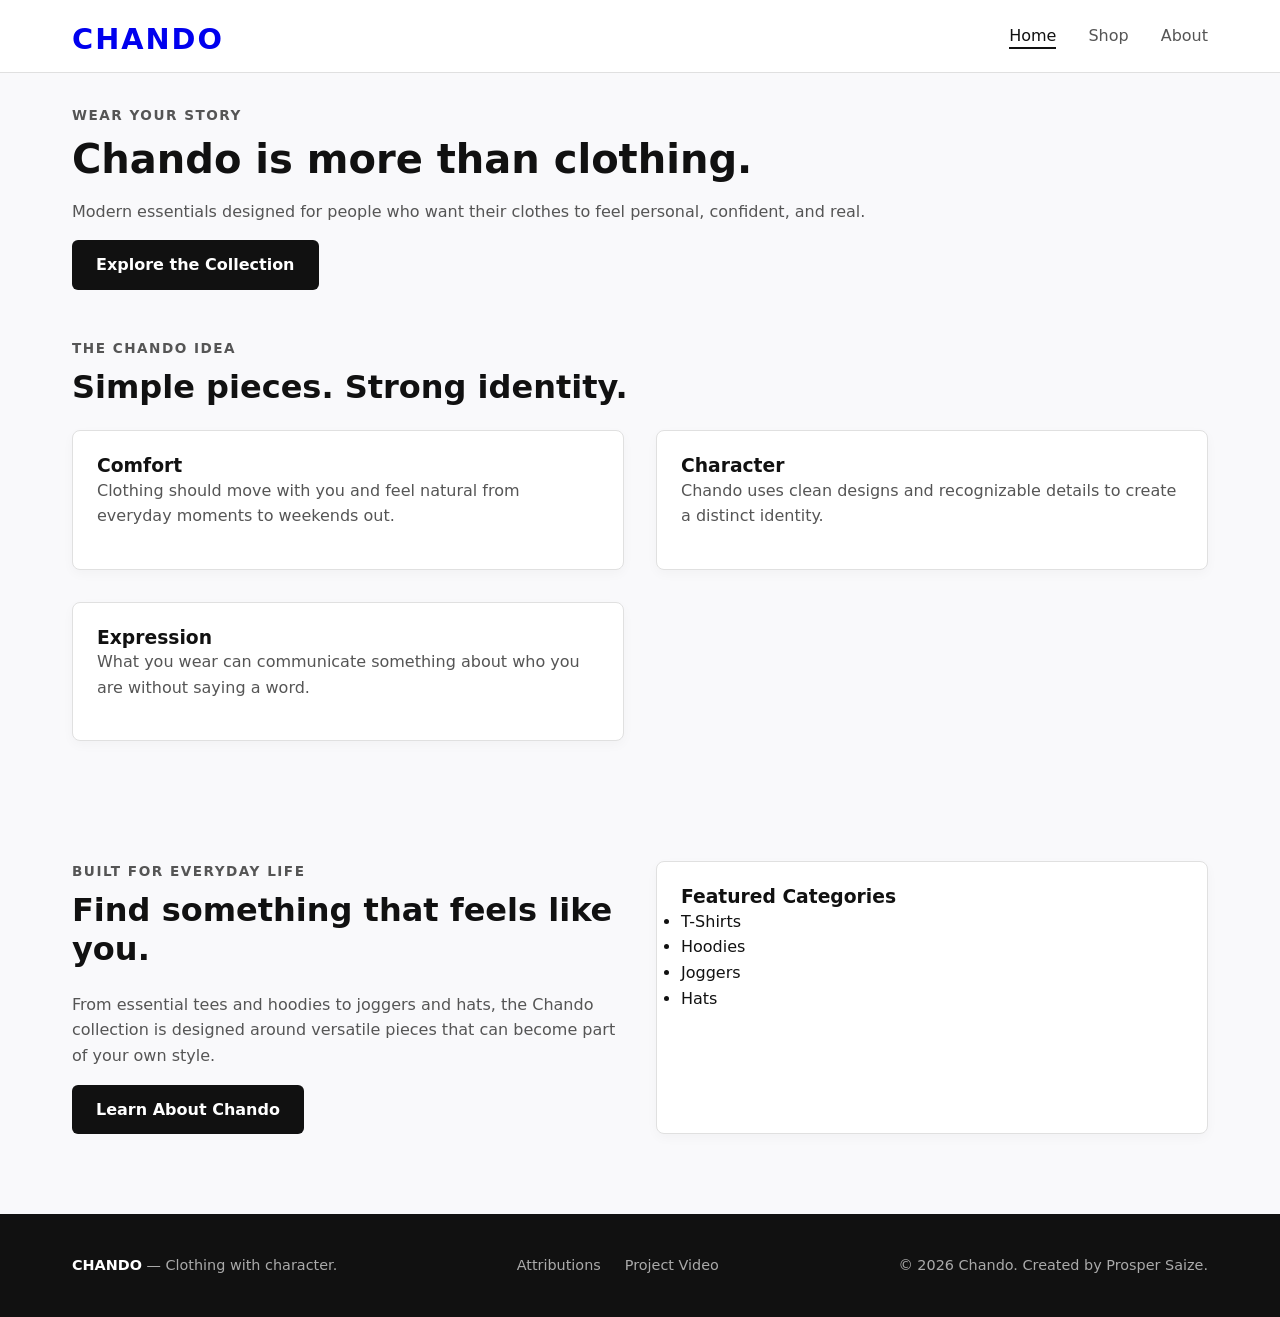
==== final/index.html @ a78ec41c "Finalize Chando clothing brand website, add contact form, success page, and project video link" ====
<!DOCTYPE html>
<html lang="en">
<head>
    <meta charset="UTF-8">
    <meta name="viewport" content="width=device-width, initial-scale=1.0">
    <title>Chando | Modern Clothing Brand</title>
    <meta
        name="description"
        content="Discover Chando, a modern clothing brand focused on confidence, simplicity, comfort, and personal expression."
    >
    <meta name="author" content="Prosper Saize">

    <!-- Open Graph / Social Media Metadata -->
    <meta property="og:title" content="Chando | Modern Clothing Brand">
    <meta
        property="og:description"
        content="Discover Chando clothing and explore modern styles designed for everyday life."
    >
    <meta property="og:type" content="website">
    <meta property="og:image" content="./images/hoodies.jpeg">

    <!-- Favicon -->
    <link rel="icon" href="./images/hoodies.jpeg">

    <!-- CSS -->
    <link rel="stylesheet" href="./styles/chando.css">
    <link rel="stylesheet" href="./styles/chando-large.css">

    <!-- JavaScript -->
    <script type="module" src="./js/main.js"></script>
</head>

<body>

    <!-- HEADER -->
    <header>
        <div class="header-inner">

            <a href="./index.html" aria-label="Chando home" style="text-decoration: none;">
                <span class="logo" style="font-size: 1.8rem; font-weight: bold; letter-spacing: 2px; color: inherit;">CHANDO</span>
            </a>

            <!-- Mobile Menu Button -->
            <button
                id="menu-button"
                aria-label="Open navigation"
                aria-expanded="false"
                aria-controls="site-nav"
            >
                ☰
            </button>

            <!-- NAVIGATION -->
            <nav id="site-nav" aria-label="Main navigation">
                <ul>
                    <li>
                        <a class="active" href="./index.html">
                            Home
                        </a>
                    </li>
                    <li>
                        <a href="./shop.html">
                            Shop
                        </a>
                    </li>
                    <li>
                        <a href="./about.html">
                            About
                        </a>
                    </li>
                </ul>
            </nav>

        </div>
    </header>


    <!-- MAIN CONTENT -->
    <main>

        <!-- HERO SECTION -->
        <section class="hero">
            <div class="hero-content">
                <p class="eyebrow">
                    Wear Your Story
                </p>
                <h1>
                    Chando is more than clothing.
                </h1>
                <p>
                    Modern essentials designed for people who want
                    their clothes to feel personal, confident, and real.
                </p>
                <a class="button alt" href="./shop.html">
                    Explore the Collection
                </a>
            </div>
        </section>


        <!-- CHANDO IDEA -->
        <section class="section">
            <p class="eyebrow">
                The Chando Idea
            </p>
            <h2>
                Simple pieces. Strong identity.
            </h2>
            <div class="intro-grid">
                <article class="card">
                    <h3>
                        Comfort
                    </h3>
                    <p>
                        Clothing should move with you and feel natural
                        from everyday moments to weekends out.
                    </p>
                </article>

                <article class="card">
                    <h3>
                        Character
                    </h3>
                    <p>
                        Chando uses clean designs and recognizable
                        details to create a distinct identity.
                    </p>
                </article>

                <article class="card">
                    <h3>
                        Expression
                    </h3>
                    <p>
                        What you wear can communicate something about
                        who you are without saying a word.
                    </p>
                </article>
            </div>
        </section>


        <!-- BRAND SECTION -->
        <section class="section">
            <div class="story-grid">
                <div>
                    <p class="eyebrow">
                        Built for Everyday Life
                    </p>
                    <h2>
                        Find something that feels like you.
                    </h2>
                    <p>
                        From essential tees and hoodies to joggers
                        and hats, the Chando collection is designed
                        around versatile pieces that can become part
                        of your own style.
                    </p>
                    <a class="button" href="./about.html">
                        Learn About Chando
                    </a>
                </div>

                <div class="card">
                    <h3>
                        Featured Categories
                    </h3>
                    <ul>
                        <li>T-Shirts</li>
                        <li>Hoodies</li>
                        <li>Joggers</li>
                        <li>Hats</li>
                    </ul>
                </div>
            </div>
        </section>

    </main>


    <!-- FOOTER -->
    <footer>
        <div class="footer-inner">
            <p>
                <strong>CHANDO</strong>
                — Clothing with character.
            </p>
           <div class="footer-links">
    <a href="./attributions.html">Attributions</a>
    <a href="https://www.loom.com/share/b6b843a3c90b471392c0cf7f0911a824" target="_blank" rel="noopener">Project Video</a>
</div>
            <p>
                &copy;
                <span id="year"></span>
                Chando. Created by Prosper Saize.
            </p>
        </div>
    </footer>

</body>
</html>
---- final/styles/chando.css ----
/* ==========================
   CHANDO BASE / MOBILE STYLES
   ========================== */

:root {
    --primary: #111111;
    --secondary: #555555;
    --background: #f9f9fb;
    --surface: #ffffff;
    --accent: #2c3e50;
    --border: #e0e0e0;
    --transition: all 0.3s ease;
}

* {
    box-sizing: border-box;
    margin: 0;
    padding: 0;
}

body {
    font-family: system-ui, -apple-system, BlinkMacSystemFont, "Segoe UI", Roboto, Oxygen, Ubuntu, Cantarell, sans-serif;
    background-color: var(--background);
    color: var(--primary);
    line-height: 1.6;
    display: flex;
    flex-direction: column;
    min-height: 100vh;
}

/* HEADER & NAVIGATION */
header {
    background-color: var(--surface);
    border-bottom: 1px solid var(--border);
    position: sticky;
    top: 0;
    z-index: 100;
}

.header-inner {
    max-width: 1200px;
    margin: 0 auto;
    padding: 1rem 2rem;
    display: flex;
    justify-content: space-between;
    align-items: center;
}

.logo {
    height: 40px;
    width: auto;
    max-width: 180px;
    object-fit: contain;
    display: block;
}
#menu-button {
    display: block;
    background: none;
    border: none;
    font-size: 1.5rem;
    cursor: pointer;
    color: var(--primary);
}

nav {
    display: none;
    position: absolute;
    top: 100%;
    left: 0;
    width: 100%;
    background: var(--surface);
    border-bottom: 1px solid var(--border);
    box-shadow: 0 4px 10px rgba(0,0,0,0.05);
}

nav.open {
    display: block;
}

nav ul {
    list-style: none;
    flex-direction: column;
    padding: 1.5rem 2rem;
    gap: 1rem;
    display: flex;
}

nav a {
    text-decoration: none;
    color: var(--secondary);
    font-weight: 500;
    transition: var(--transition);
}

nav a:hover,
nav a.active {
    color: var(--primary);
}

/* MAIN CONTENT */
main {
    flex: 1;
    max-width: 1200px;
    width: 100%;
    margin: 0 auto;
    padding: 2rem;
}

.section {
    padding: 2rem 0;
}

.eyebrow {
    font-size: 0.85rem;
    text-transform: uppercase;
    letter-spacing: 1.5px;
    color: var(--secondary);
    font-weight: 700;
    margin-bottom: 0.5rem;
}

h1, h2, h3 {
    color: var(--primary);
    font-weight: 700;
    line-height: 1.2;
}

h1 {
    font-size: 2.2rem;
    margin-bottom: 1rem;
}

h2 {
    font-size: 1.8rem;
    margin-bottom: 1.5rem;
}

p {
    color: var(--secondary);
    margin-bottom: 1rem;
}

/* CARDS & GRIDS */
.intro-grid,
.story-grid,
.product-grid {
    display: grid;
    grid-template-columns: 1fr;
    gap: 1.5rem;
    margin-top: 1.5rem;
}

.card, .product-card {
    background: var(--surface);
    border: 1px solid var(--border);
    border-radius: 8px;
    padding: 1.5rem;
    box-shadow: 0 4px 12px rgba(0,0,0,0.03);
}

.product-card {
    padding: 0;
    overflow: hidden;
    display: flex;
    flex-direction: column;
}

.product-card img {
    width: 100%;
    height: 220px;
    object-fit: cover;
    background: #eee;
}

.product-info {
    padding: 1.5rem;
    display: flex;
    flex-direction: column;
    gap: 0.5rem;
    flex: 1;
}

.product-category {
    font-size: 0.75rem;
    text-transform: uppercase;
    letter-spacing: 1px;
    color: var(--secondary);
    font-weight: 700;
}

.product-price {
    font-weight: 700;
    color: var(--primary);
    font-size: 1.1rem;
}

.product-desc {
    font-size: 0.9rem;
    color: var(--secondary);
}

.product-tools {
    display: flex;
    flex-direction: column;
    gap: 1rem;
    margin-bottom: 2rem;
}

.product-tools label {
    display: flex;
    flex-direction: column;
    font-weight: 600;
    font-size: 0.9rem;
    gap: 0.4rem;
}

.product-tools select {
    padding: 0.6rem 1rem;
    border: 1px solid var(--border);
    border-radius: 6px;
    background: var(--surface);
    font-size: 1rem;
}

/* BUTTONS & FOOTER */
.button {
    display: inline-block;
    background-color: var(--primary);
    color: #ffffff;
    padding: 0.75rem 1.5rem;
    border-radius: 6px;
    text-decoration: none;
    font-weight: 600;
    text-align: center;
    border: none;
    cursor: pointer;
}

footer {
    background-color: var(--primary);
    color: #ffffff;
    padding: 2.5rem 1rem;
    margin-top: auto;
    text-align: center;
}

.footer-inner {
    max-width: 1200px;
    margin: 0 auto;
    display: flex;
    flex-direction: column;
    gap: 1.5rem;
    align-items: center;
}

.footer-inner p {
    color: #aaaaaa;
    font-size: 0.9rem;
    margin: 0;
}

.footer-inner strong {
    color: #ffffff;
}

.footer-links {
    display: flex;
    gap: 1.5rem;
}

.footer-links a {
    color: #aaaaaa;
    text-decoration: none;
    font-size: 0.9rem;
}

.footer-links a:hover,
.footer-links a.active {
    color: #ffffff;
}
---- final/styles/chando-large.css ----
/* ==========================
   CHANDO LARGE SCREEN STYLES (Desktop)
   ========================== */

@media (min-width: 768px) {
    /* Hide mobile menu button, show horizontal nav */
    #menu-button {
        display: none;
    }

    nav {
        display: block;
        position: static;
        width: auto;
        background: transparent;
        border: none;
        box-shadow: none;
    }

    nav ul {
        flex-direction: row;
        padding: 0;
        gap: 2rem;
    }

    nav a.active,
    nav a:hover {
        border-bottom: 2px solid var(--primary);
        padding-bottom: 2px;
    }

    /* Layout Adjustments */
    h1 {
        font-size: 2.5rem;
    }

    h2 {
        font-size: 2rem;
    }

    .section {
        padding: 3rem 0;
    }

    .intro-grid,
    .story-grid {
        grid-template-columns: repeat(2, 1fr);
        gap: 2rem;
    }

    .product-grid {
        grid-template-columns: repeat(auto-fill, minmax(280px, 1fr));
        gap: 2rem;
    }

    .product-tools {
        flex-direction: row;
        gap: 1.5rem;
    }

    .footer-inner {
        flex-direction: row;
        justify-content: space-between;
        text-align: left;
        padding: 0 2rem;
    }
}
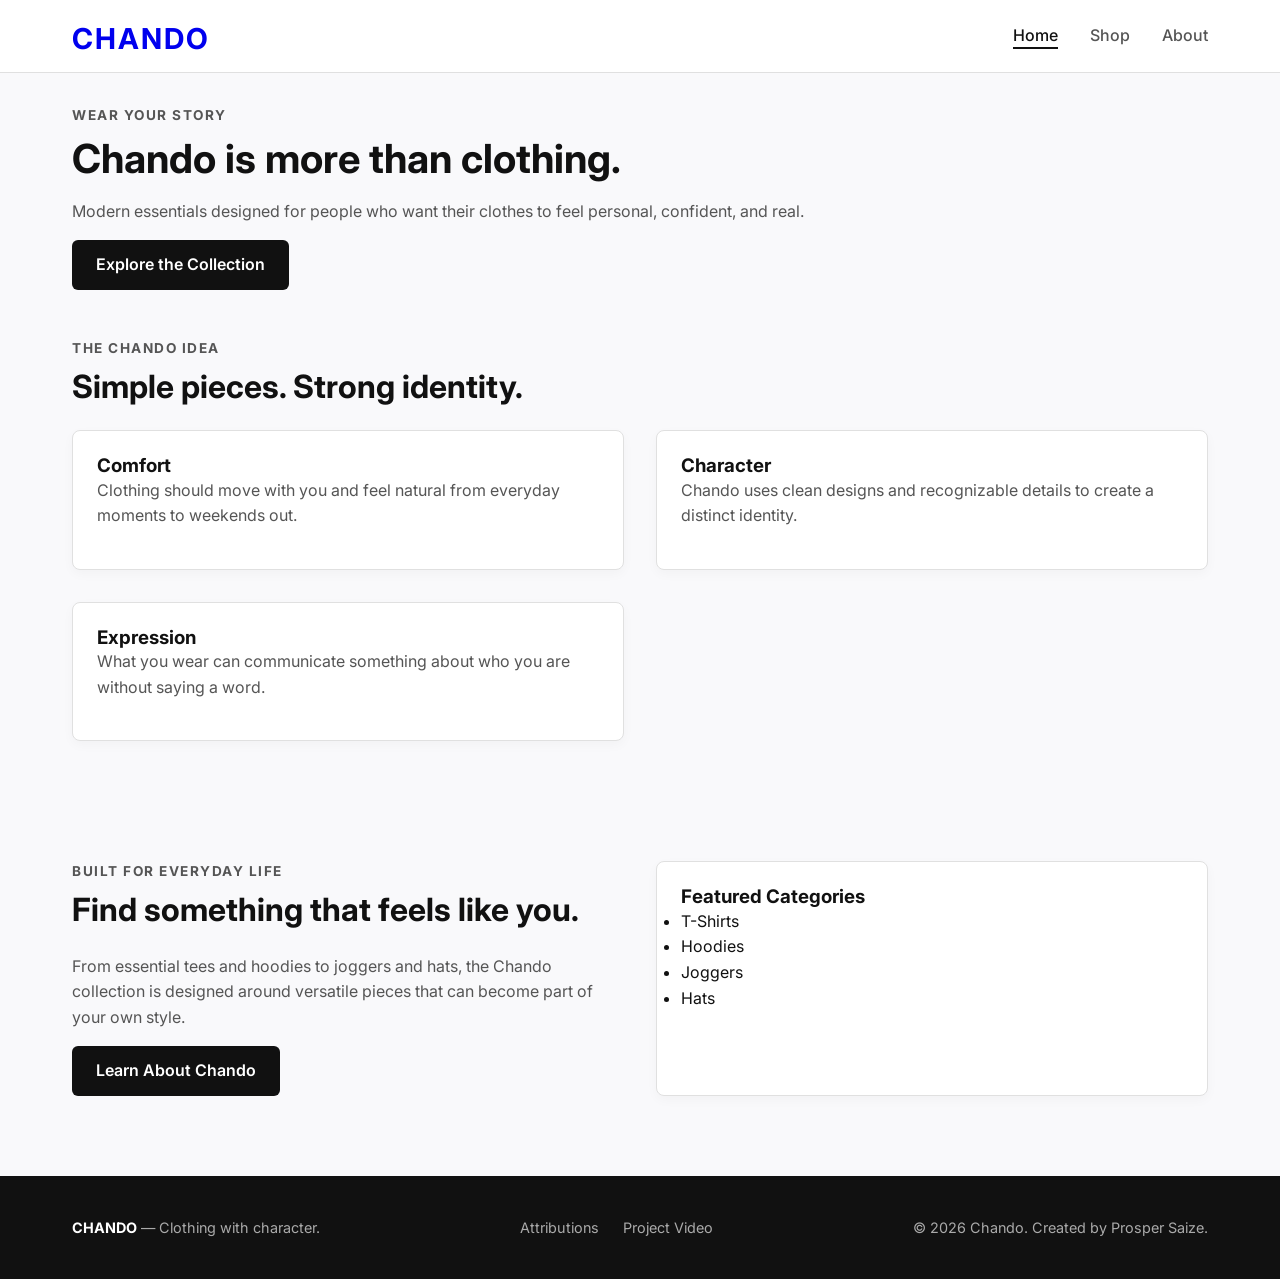
==== commit edc88382: "Fix validator and audit issues" ====
--- a/final/index.html
+++ b/final/index.html
@@ -4,76 +4,55 @@
     <meta charset="UTF-8">
     <meta name="viewport" content="width=device-width, initial-scale=1.0">
     <title>Chando | Modern Clothing Brand</title>
-    <meta
-        name="description"
-        content="Discover Chando, a modern clothing brand focused on confidence, simplicity, comfort, and personal expression."
-    >
+    <meta name="description" content="Discover Chando, a modern clothing brand focused on confidence, simplicity, comfort, and personal expression.">
     <meta name="author" content="Prosper Saize">
 
     <!-- Open Graph / Social Media Metadata -->
     <meta property="og:title" content="Chando | Modern Clothing Brand">
-    <meta
-        property="og:description"
-        content="Discover Chando clothing and explore modern styles designed for everyday life."
-    >
+    <meta property="og:description" content="Discover Chando clothing and explore modern styles designed for everyday life.">
     <meta property="og:type" content="website">
-    <meta property="og:image" content="./images/hoodies.jpeg">
+    <meta property="og:url" content="https://byusaize.github.io/wdd231/final/index.html">
+    <meta property="og:image" content="https://byusaize.github.io/wdd231/final/images/hoodies.jpeg">
 
     <!-- Favicon -->
     <link rel="icon" href="./images/hoodies.jpeg">
+
+    <!-- Google Fonts -->
+    <link rel="preconnect" href="https://fonts.googleapis.com">
+    <link rel="preconnect" href="https://fonts.gstatic.com" crossorigin>
+    <link href="https://fonts.googleapis.com/css2?family=Inter:wght@400;600;700&display=swap" rel="stylesheet">
 
     <!-- CSS -->
     <link rel="stylesheet" href="./styles/chando.css">
     <link rel="stylesheet" href="./styles/chando-large.css">
 
     <!-- JavaScript -->
-    <script type="module" src="./js/main.js"></script>
+    <script type="module" src="./scripts/main.js"></script>
 </head>
-
 <body>
 
     <!-- HEADER -->
     <header>
         <div class="header-inner">
 
-            <a href="./index.html" aria-label="Chando home" style="text-decoration: none;">
-                <span class="logo" style="font-size: 1.8rem; font-weight: bold; letter-spacing: 2px; color: inherit;">CHANDO</span>
+            <a class="logo-link" href="./index.html" aria-label="Chando home">
+                <span class="logo logo-text">CHANDO</span>
             </a>
 
             <!-- Mobile Menu Button -->
-            <button
-                id="menu-button"
-                aria-label="Open navigation"
-                aria-expanded="false"
-                aria-controls="site-nav"
-            >
-                ☰
-            </button>
+            <button id="menu-button" aria-label="Open navigation" aria-expanded="false" aria-controls="site-nav">☰</button>
 
             <!-- NAVIGATION -->
             <nav id="site-nav" aria-label="Main navigation">
                 <ul>
-                    <li>
-                        <a class="active" href="./index.html">
-                            Home
-                        </a>
-                    </li>
-                    <li>
-                        <a href="./shop.html">
-                            Shop
-                        </a>
-                    </li>
-                    <li>
-                        <a href="./about.html">
-                            About
-                        </a>
-                    </li>
+                    <li><a class="active" href="./index.html">Home</a></li>
+                    <li><a href="./shop.html">Shop</a></li>
+                    <li><a href="./about.html">About</a></li>
                 </ul>
             </nav>
 
         </div>
     </header>
-
 
     <!-- MAIN CONTENT -->
     <main>
@@ -81,90 +60,44 @@
         <!-- HERO SECTION -->
         <section class="hero">
             <div class="hero-content">
-                <p class="eyebrow">
-                    Wear Your Story
-                </p>
-                <h1>
-                    Chando is more than clothing.
-                </h1>
-                <p>
-                    Modern essentials designed for people who want
-                    their clothes to feel personal, confident, and real.
-                </p>
-                <a class="button alt" href="./shop.html">
-                    Explore the Collection
-                </a>
+                <p class="eyebrow">Wear Your Story</p>
+                <h1>Chando is more than clothing.</h1>
+                <p>Modern essentials designed for people who want their clothes to feel personal, confident, and real.</p>
+                <a class="button alt" href="./shop.html">Explore the Collection</a>
             </div>
         </section>
 
-
         <!-- CHANDO IDEA -->
         <section class="section">
-            <p class="eyebrow">
-                The Chando Idea
-            </p>
-            <h2>
-                Simple pieces. Strong identity.
-            </h2>
+            <p class="eyebrow">The Chando Idea</p>
+            <h2>Simple pieces. Strong identity.</h2>
             <div class="intro-grid">
                 <article class="card">
-                    <h3>
-                        Comfort
-                    </h3>
-                    <p>
-                        Clothing should move with you and feel natural
-                        from everyday moments to weekends out.
-                    </p>
+                    <h3>Comfort</h3>
+                    <p>Clothing should move with you and feel natural from everyday moments to weekends out.</p>
                 </article>
-
                 <article class="card">
-                    <h3>
-                        Character
-                    </h3>
-                    <p>
-                        Chando uses clean designs and recognizable
-                        details to create a distinct identity.
-                    </p>
+                    <h3>Character</h3>
+                    <p>Chando uses clean designs and recognizable details to create a distinct identity.</p>
                 </article>
-
                 <article class="card">
-                    <h3>
-                        Expression
-                    </h3>
-                    <p>
-                        What you wear can communicate something about
-                        who you are without saying a word.
-                    </p>
+                    <h3>Expression</h3>
+                    <p>What you wear can communicate something about who you are without saying a word.</p>
                 </article>
             </div>
         </section>
-
 
         <!-- BRAND SECTION -->
         <section class="section">
             <div class="story-grid">
                 <div>
-                    <p class="eyebrow">
-                        Built for Everyday Life
-                    </p>
-                    <h2>
-                        Find something that feels like you.
-                    </h2>
-                    <p>
-                        From essential tees and hoodies to joggers
-                        and hats, the Chando collection is designed
-                        around versatile pieces that can become part
-                        of your own style.
-                    </p>
-                    <a class="button" href="./about.html">
-                        Learn About Chando
-                    </a>
+                    <p class="eyebrow">Built for Everyday Life</p>
+                    <h2>Find something that feels like you.</h2>
+                    <p>From essential tees and hoodies to joggers and hats, the Chando collection is designed around versatile pieces that can become part of your own style.</p>
+                    <a class="button" href="./about.html">Learn About Chando</a>
                 </div>
-
                 <div class="card">
-                    <h3>
-                        Featured Categories
-                    </h3>
+                    <h3>Featured Categories</h3>
                     <ul>
                         <li>T-Shirts</li>
                         <li>Hoodies</li>
@@ -177,23 +110,15 @@
 
     </main>
 
-
     <!-- FOOTER -->
     <footer>
         <div class="footer-inner">
-            <p>
-                <strong>CHANDO</strong>
-                — Clothing with character.
-            </p>
-           <div class="footer-links">
-    <a href="./attributions.html">Attributions</a>
-    <a href="https://www.loom.com/share/b6b843a3c90b471392c0cf7f0911a824" target="_blank" rel="noopener">Project Video</a>
-</div>
-            <p>
-                &copy;
-                <span id="year"></span>
-                Chando. Created by Prosper Saize.
-            </p>
+            <p><strong>CHANDO</strong> — Clothing with character.</p>
+            <div class="footer-links">
+                <a href="./attributions.html">Attributions</a>
+                <a href="https://www.loom.com/share/b6b843a3c90b471392c0cf7f0911a824" target="_blank" rel="noopener">Project Video</a>
+            </div>
+            <p>&copy; <span id="year"></span> Chando. Created by Prosper Saize.</p>
         </div>
     </footer>
 
--- a/final/styles/chando.css
+++ b/final/styles/chando.css
@@ -277,4 +277,73 @@
 .footer-links a:hover,
 .footer-links a.active {
     color: #ffffff;
+}
+/* ===== Add this to the END of styles/chando.css ===== */
+
+body {
+    font-family: "Inter", system-ui, -apple-system, "Segoe UI", Arial, sans-serif;
+}
+
+/* Logo (replaces inline styles in the header) */
+.logo-link { text-decoration: none; }
+.logo-text {
+    font-size: 1.8rem;
+    font-weight: bold;
+    letter-spacing: 2px;
+    color: inherit;
+}
+
+/* Shop */
+.shop-hero { text-align: center; padding: 2rem 0; }
+.filter-controls {
+    display: flex;
+    gap: 1rem;
+    justify-content: center;
+    margin-bottom: 2rem;
+}
+
+/* About */
+.intro-grid.spaced { margin-top: 2rem; }
+.contact-intro { text-align: center; margin-bottom: 2rem; }
+.form-wrap { max-width: 600px; margin: 0 auto; }
+.contact-form {
+    display: flex;
+    flex-direction: column;
+    gap: 1.2rem;
+    padding: 2rem;
+}
+.form-field { display: flex; flex-direction: column; gap: 0.4rem; }
+.form-field label { font-weight: bold; font-size: 0.9rem; }
+.form-field input,
+.form-field textarea {
+    padding: 0.75rem;
+    border: 1px solid #ccc;
+    border-radius: 4px;
+    font-family: inherit;
+}
+.form-field textarea { resize: vertical; }
+.submit-button {
+    cursor: pointer;
+    border: none;
+    margin-top: 0.5rem;
+    text-align: center;
+}
+
+/* Success */
+.confirmation-card { text-align: center; padding: 3rem 1rem; }
+.confirmation-message { margin: 1rem 0; }
+.inline-button {
+    display: inline-block;
+    margin-top: 1rem;
+    text-decoration: none;
+}
+
+/* Attributions */
+.card.spaced { margin-top: 1.5rem; }
+.credit-list {
+    margin-left: 1.5rem;
+    margin-top: 0.5rem;
+    display: flex;
+    flex-direction: column;
+    gap: 0.5rem;
 }
